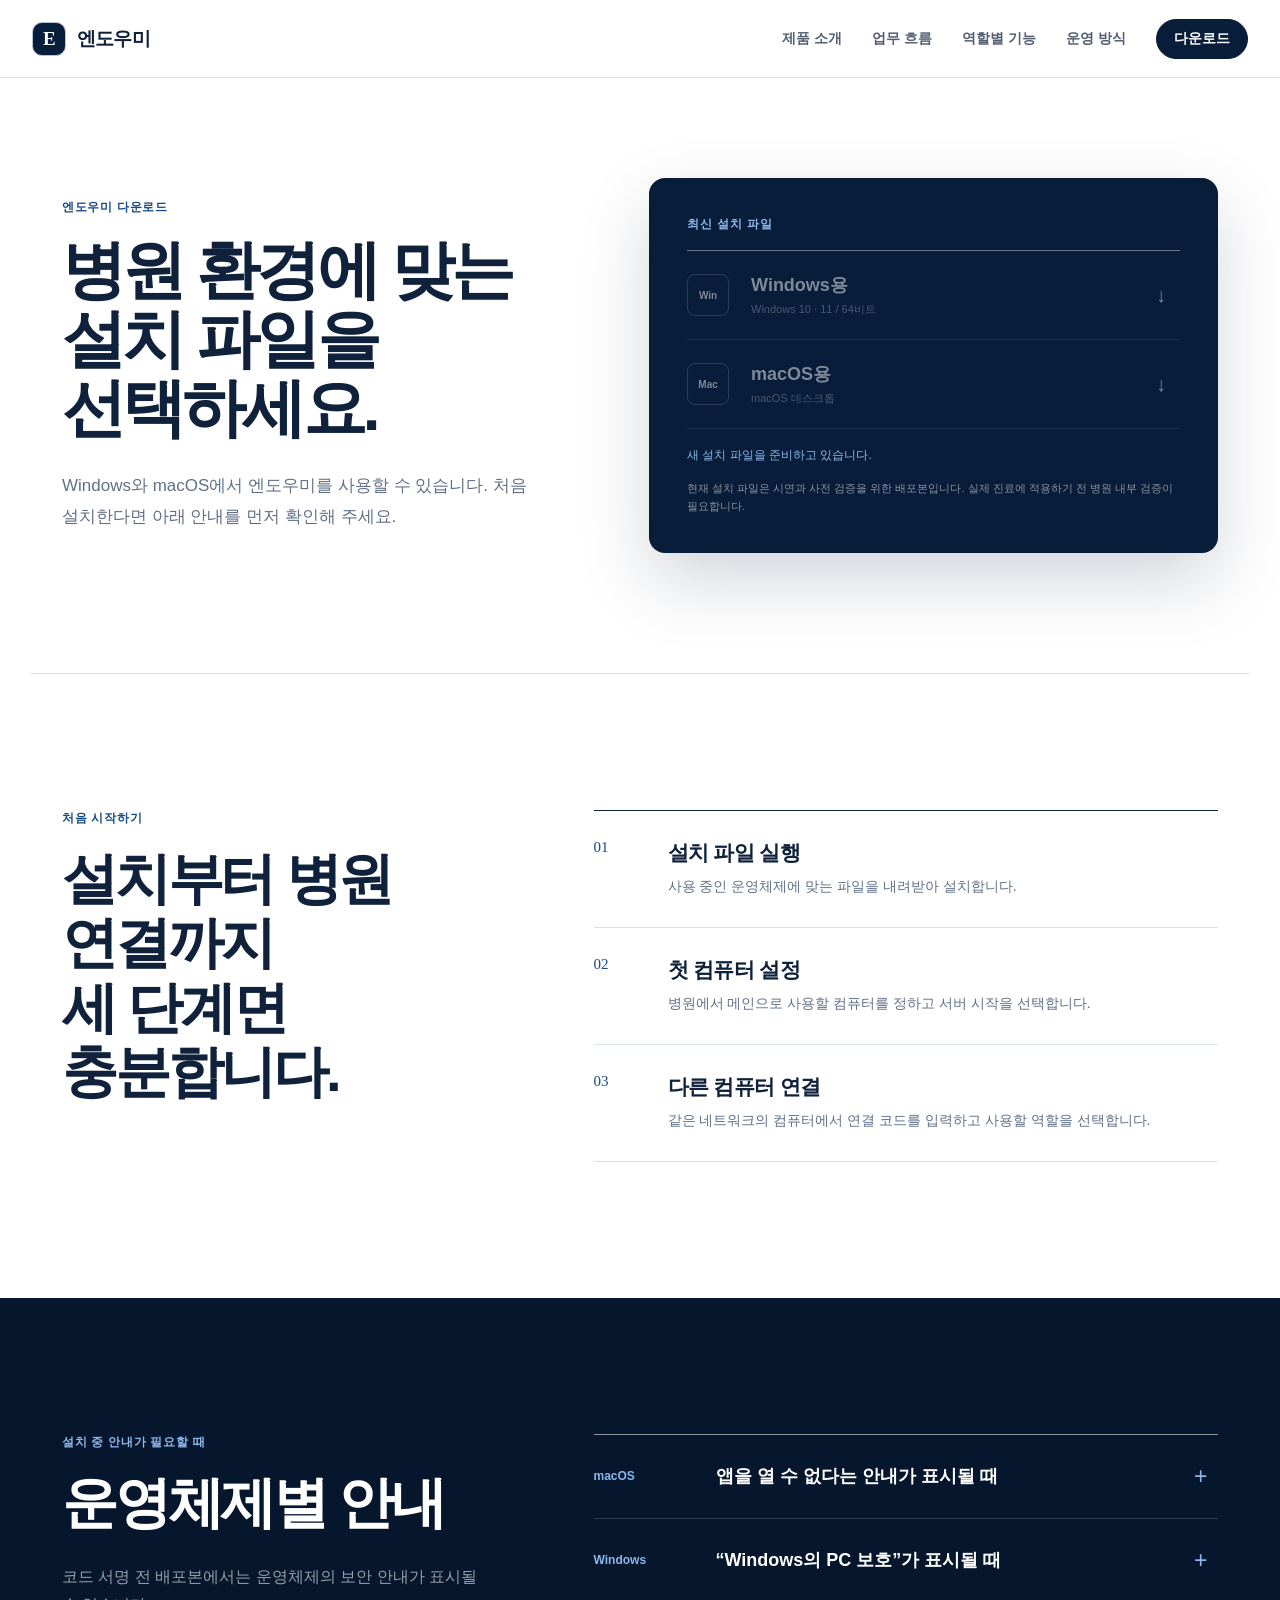
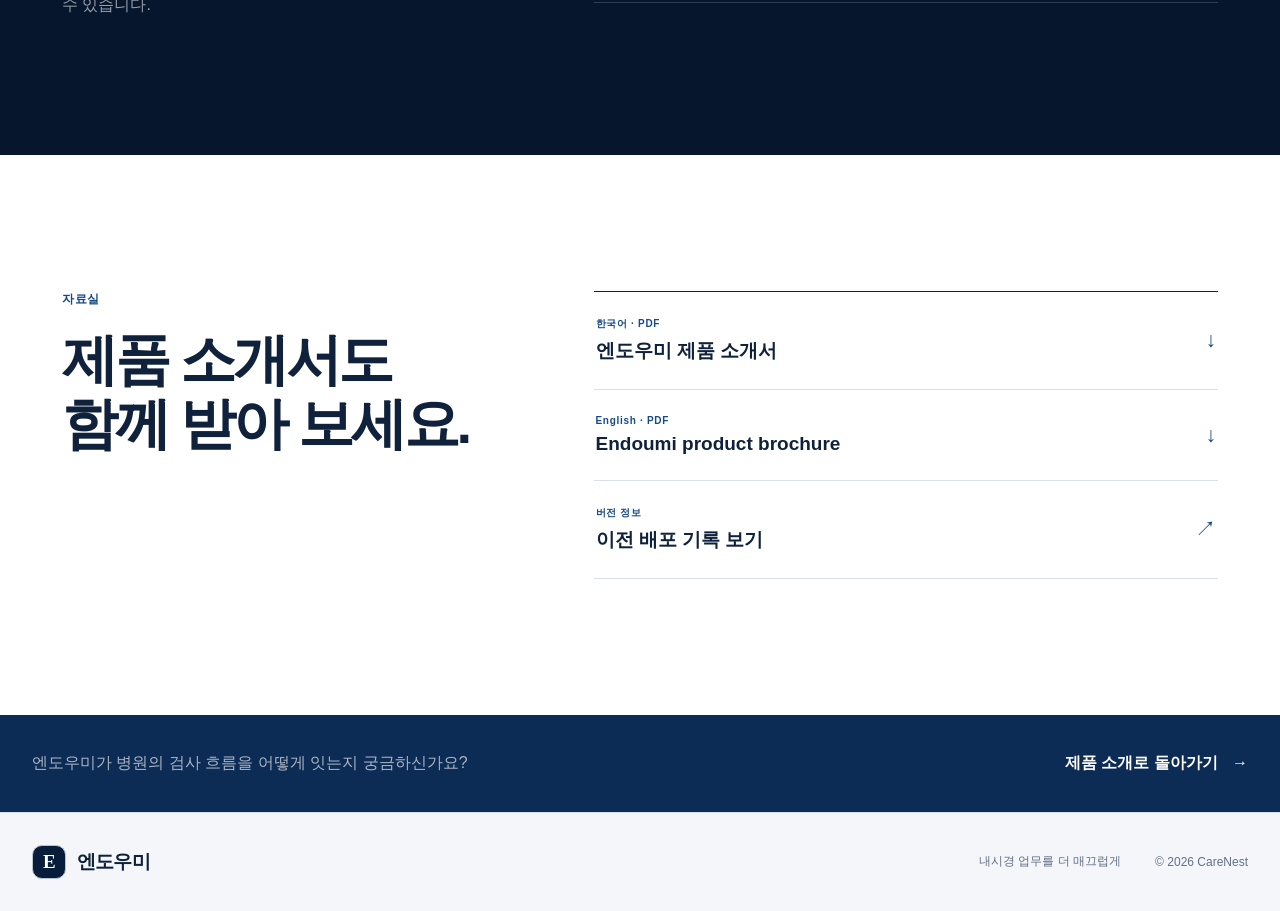
==== site/download.html @ d87ea39b "feat: redesign product website and download page" ====
<!doctype html>
<html lang="ko">
  <head>
    <meta charset="utf-8" />
    <meta name="viewport" content="width=device-width, initial-scale=1" />
    <meta name="description" content="Windows와 macOS용 엔도우미 설치 파일을 내려받고 설치 방법을 확인하세요." />
    <meta name="theme-color" content="#ffffff" />
    <title>다운로드 · 엔도우미</title>
    <link rel="icon" href="favicon.svg" type="image/svg+xml" />
    <link rel="stylesheet" href="styles.css" />
    <script src="app.js" defer></script>
  </head>
  <body class="download-page">
    <header class="site-header site-header-light" aria-label="주요 메뉴">
      <a class="brand" href="index.html" aria-label="엔도우미 홈"><span class="brand-mark" aria-hidden="true">E</span><span class="brand-name">엔도우미</span></a>
      <button class="menu-toggle" type="button" aria-expanded="false" aria-controls="primary-nav"><span class="sr-only">메뉴 열기</span><span aria-hidden="true"></span><span aria-hidden="true"></span></button>
      <nav id="primary-nav" aria-label="주요 메뉴">
        <a href="index.html#overview">제품 소개</a><a href="index.html#workflow">업무 흐름</a><a href="index.html#roles">역할별 기능</a><a href="index.html#operation">운영 방식</a><a class="nav-download active" href="download.html" aria-current="page">다운로드</a>
      </nav>
    </header>

    <main>
      <section class="download-hero">
        <div class="download-heading reveal">
          <p class="eyebrow dark">엔도우미 다운로드</p>
          <h1>병원 환경에 맞는<br />설치 파일을 선택하세요.</h1>
          <p>Windows와 macOS에서 엔도우미를 사용할 수 있습니다. 처음 설치한다면 아래 안내를 먼저 확인해 주세요.</p>
        </div>
        <div class="release-panel reveal">
          <p class="release-label">최신 설치 파일</p>
          <div class="release-actions">
            <a class="platform-download" id="windows-download" href="https://github.com/josh-yun/endoumi-download/releases">
              <span class="platform-icon" aria-hidden="true">Win</span><span><strong>Windows용</strong><small>Windows 10 · 11 / 64비트</small></span><span class="download-arrow" aria-hidden="true">↓</span>
            </a>
            <a class="platform-download" id="macos-download" href="https://github.com/josh-yun/endoumi-download/releases">
              <span class="platform-icon" aria-hidden="true">Mac</span><span><strong>macOS용</strong><small>macOS 데스크톱</small></span><span class="download-arrow" aria-hidden="true">↓</span>
            </a>
          </div>
          <p class="release-status" id="release-status" role="status">최신 버전을 확인하고 있습니다.</p>
          <p class="release-note">현재 설치 파일은 시연과 사전 검증을 위한 배포본입니다. 실제 진료에 적용하기 전 병원 내부 검증이 필요합니다.</p>
        </div>
      </section>

      <section class="quick-start section">
        <div class="section-intro reveal"><p class="eyebrow dark">처음 시작하기</p><h2>설치부터 병원 연결까지<br />세 단계면 충분합니다.</h2></div>
        <ol class="quick-start-list">
          <li class="reveal"><span>01</span><div><h3>설치 파일 실행</h3><p>사용 중인 운영체제에 맞는 파일을 내려받아 설치합니다.</p></div></li>
          <li class="reveal"><span>02</span><div><h3>첫 컴퓨터 설정</h3><p>병원에서 메인으로 사용할 컴퓨터를 정하고 서버 시작을 선택합니다.</p></div></li>
          <li class="reveal"><span>03</span><div><h3>다른 컴퓨터 연결</h3><p>같은 네트워크의 컴퓨터에서 연결 코드를 입력하고 사용할 역할을 선택합니다.</p></div></li>
        </ol>
      </section>

      <section class="install-help">
        <div class="section install-help-inner">
          <div class="section-intro light reveal"><p class="eyebrow">설치 중 안내가 필요할 때</p><h2>운영체제별 안내</h2><p class="section-description">코드 서명 전 배포본에서는 운영체제의 보안 안내가 표시될 수 있습니다.</p></div>
          <div class="help-list reveal">
            <details>
              <summary><span>macOS</span><strong>앱을 열 수 없다는 안내가 표시될 때</strong></summary>
              <div class="help-content"><ol><li>DMG에서 <strong>Endoumi</strong>를 <strong>응용 프로그램</strong> 폴더로 옮긴 뒤 DMG 창을 닫습니다.</li><li><strong>Finder → 응용 프로그램 → Endoumi</strong>를 열고, 경고가 표시되면 <strong>완료</strong>를 누릅니다.</li><li><strong>시스템 설정 → 개인정보 보호 및 보안</strong>의 보안 영역에서 <strong>그래도 열기</strong>를 선택합니다.</li><li>확인 창에서 앱 이름을 확인한 뒤 <strong>열기</strong>를 누릅니다.</li></ol><p>설정에 엔도우미가 보이지 않으면 응용 프로그램 폴더에서 앱을 다시 열어 경고를 띄운 직후 확인하세요. <a href="https://support.apple.com/ko-kr/102445" target="_blank" rel="noreferrer">Apple 공식 안내</a></p></div>
            </details>
            <details>
              <summary><span>Windows</span><strong>“Windows의 PC 보호”가 표시될 때</strong></summary>
              <div class="help-content"><ol><li>경고 창에서 <strong>추가 정보</strong>를 선택합니다.</li><li>파일 이름이 엔도우미 설치 파일인지 확인한 뒤 <strong>실행</strong>을 누릅니다.</li><li>실행 버튼이 없다면 병원 보안 정책에서 차단한 상태일 수 있으므로 전산 담당자에게 설치 허용을 요청합니다.</li></ol><p>설치를 위해 Windows 보안 기능 전체를 끄지는 마세요. <a href="https://learn.microsoft.com/ko-kr/windows/apps/package-and-deploy/smartscreen-reputation" target="_blank" rel="noreferrer">Microsoft 공식 안내</a></p></div>
            </details>
          </div>
        </div>
      </section>

      <section class="download-resources section">
        <div class="section-intro reveal"><p class="eyebrow dark">자료실</p><h2>제품 소개서도<br />함께 받아 보세요.</h2></div>
        <div class="resource-links reveal">
          <a href="downloads/Endoumi-Brochure-KO-A4.pdf" download><span><small>한국어 · PDF</small><strong>엔도우미 제품 소개서</strong></span><span aria-hidden="true">↓</span></a>
          <a href="downloads/Endoumi-Brochure-EN-A4.pdf" download><span><small>English · PDF</small><strong>Endoumi product brochure</strong></span><span aria-hidden="true">↓</span></a>
          <a href="https://github.com/josh-yun/endoumi-download/releases"><span><small>버전 정보</small><strong>이전 배포 기록 보기</strong></span><span aria-hidden="true">↗</span></a>
        </div>
      </section>

      <section class="download-back"><p>엔도우미가 병원의 검사 흐름을 어떻게 잇는지 궁금하신가요?</p><a href="index.html">제품 소개로 돌아가기 <span aria-hidden="true">→</span></a></section>
    </main>

    <footer>
      <a class="brand footer-brand" href="index.html"><span class="brand-mark" aria-hidden="true">E</span><span class="brand-name">엔도우미</span></a>
      <p>내시경 업무를 더 매끄럽게</p><p>© 2026 CareNest</p>
    </footer>
  </body>
</html>
---- site/styles.css ----
:root {
  color-scheme: light;
  --navy-950: #06162d;
  --navy-900: #081d39;
  --navy-850: #0a2446;
  --navy-800: #0c2b55;
  --navy-700: #174b86;
  --blue-500: #367bc4;
  --blue-300: #8db8ec;
  --blue-100: #e7f0fb;
  --paper: #f4f6f9;
  --paper-warm: #f8f7f4;
  --white: #ffffff;
  --ink: #10223b;
  --muted: #617087;
  --line: #d9e0e9;
  --max: 1220px;
  --header-height: 78px;
}

* {
  box-sizing: border-box;
}

html {
  scroll-padding-top: calc(var(--header-height) + 24px);
}

body {
  margin: 0;
  color: var(--ink);
  background: var(--paper);
  font-family: -apple-system, BlinkMacSystemFont, "Segoe UI", "Apple SD Gothic Neo", "Noto Sans KR", sans-serif;
  word-break: keep-all;
  -webkit-font-smoothing: antialiased;
}

a {
  color: inherit;
  text-decoration: none;
}

button,
summary {
  font: inherit;
}

img {
  display: block;
  max-width: 100%;
}

h1,
h2,
h3,
p {
  margin-top: 0;
}

.sr-only {
  position: absolute;
  width: 1px;
  height: 1px;
  padding: 0;
  margin: -1px;
  overflow: hidden;
  clip: rect(0, 0, 0, 0);
  white-space: nowrap;
  border: 0;
}

.site-header {
  position: absolute;
  z-index: 30;
  top: 0;
  left: 50%;
  width: min(100%, calc(var(--max) + 64px));
  height: var(--header-height);
  display: flex;
  align-items: center;
  justify-content: space-between;
  padding: 0 32px;
  transform: translateX(-50%);
}

.site-header-dark {
  color: var(--white);
}

.site-header-light {
  color: var(--ink);
}

.brand {
  display: inline-flex;
  align-items: center;
  gap: 11px;
  font-size: 19px;
  font-weight: 850;
  letter-spacing: -0.04em;
}

.brand-mark {
  display: grid;
  width: 34px;
  height: 34px;
  place-items: center;
  border: 1px solid rgba(255, 255, 255, 0.46);
  border-radius: 10px;
  font-family: Georgia, serif;
  font-size: 19px;
  font-weight: 700;
}

.site-header-light .brand-mark,
.footer-brand .brand-mark {
  border-color: #b7c4d5;
  color: var(--white);
  background: var(--navy-900);
}

nav {
  display: flex;
  align-items: center;
  gap: 30px;
  font-size: 14px;
  font-weight: 680;
}

nav a {
  position: relative;
  padding: 8px 0;
  opacity: 0.72;
  transition: opacity 180ms ease;
}

nav a:hover,
nav a:focus-visible,
nav a.active {
  opacity: 1;
}

.nav-download {
  padding: 10px 17px;
  border: 1px solid currentColor;
  border-radius: 999px;
  opacity: 1;
}

.site-header-dark .nav-download {
  border-color: rgba(255, 255, 255, 0.4);
}

.site-header-light .nav-download {
  color: var(--white);
  border-color: var(--navy-900);
  background: var(--navy-900);
}

.menu-toggle {
  display: none;
}

.eyebrow {
  margin-bottom: 20px;
  color: var(--blue-300);
  font-size: 12px;
  font-weight: 800;
  letter-spacing: 0.06em;
}

.eyebrow.dark {
  color: var(--navy-700);
}

.section {
  max-width: var(--max);
  margin: 0 auto;
  padding: 136px 32px;
}

.section-intro h2,
.report-copy h2,
.brochure-inner h2,
.final-cta h2 {
  margin-bottom: 0;
  font-size: clamp(40px, 4.4vw, 64px);
  line-height: 1.14;
  letter-spacing: -0.057em;
}

.section-intro.light {
  color: var(--white);
}

.lead-copy {
  margin-bottom: 0;
  color: #34455c;
  font-size: clamp(18px, 1.7vw, 22px);
  line-height: 1.8;
  letter-spacing: -0.02em;
}

.button {
  display: inline-flex;
  min-height: 50px;
  align-items: center;
  justify-content: center;
  padding: 0 22px;
  border: 1px solid transparent;
  border-radius: 10px;
  font-size: 14px;
  font-weight: 780;
  transition: transform 180ms ease, background-color 180ms ease, border-color 180ms ease;
}

.button:hover,
.button:focus-visible {
  transform: translateY(-2px);
}

.button-light {
  color: var(--navy-950);
  background: var(--white);
}

.button-ghost {
  color: var(--white);
  border-color: rgba(255, 255, 255, 0.36);
  background: rgba(255, 255, 255, 0.04);
}

.button-ghost:hover,
.button-ghost:focus-visible {
  border-color: rgba(255, 255, 255, 0.72);
  background: rgba(255, 255, 255, 0.09);
}

.button-navy {
  color: var(--white);
  background: var(--navy-900);
}

/* Home */

.hero {
  position: relative;
  min-height: 780px;
  overflow: hidden;
  display: grid;
  grid-template-columns: minmax(460px, 0.92fr) minmax(570px, 1.08fr);
  align-items: center;
  gap: 5vw;
  padding: calc(var(--header-height) + 65px) max(32px, calc((100vw - var(--max)) / 2)) 90px;
  color: var(--white);
  background: var(--navy-950);
}

.hero::after {
  position: absolute;
  right: -10vw;
  bottom: -26vw;
  width: 58vw;
  height: 58vw;
  border: 1px solid rgba(141, 184, 236, 0.12);
  border-radius: 50%;
  content: "";
}

.hero-pattern {
  position: absolute;
  top: 18%;
  bottom: 18%;
  left: max(32px, calc((100vw - var(--max)) / 2));
  width: 34%;
  border-top: 1px solid rgba(255, 255, 255, 0.05);
  border-bottom: 1px solid rgba(255, 255, 255, 0.05);
  pointer-events: none;
}

.hero-copy {
  position: relative;
  z-index: 2;
  max-width: 600px;
}

.hero h1 {
  max-width: 680px;
  margin-bottom: 30px;
  font-size: clamp(52px, 5vw, 74px);
  line-height: 1.06;
  letter-spacing: -0.064em;
}

.hero-description {
  margin-bottom: 36px;
  color: rgba(255, 255, 255, 0.7);
  font-size: 17px;
  line-height: 1.82;
}

.hero-actions {
  display: flex;
  gap: 12px;
}

.hero-product {
  position: relative;
  z-index: 2;
  width: min(850px, 62vw);
  margin-right: -15vw;
  transform: perspective(1600px) rotateY(-5deg) rotateX(1deg);
  transform-origin: center left;
}

.product-window {
  overflow: hidden;
  border: 1px solid rgba(255, 255, 255, 0.2);
  border-radius: 17px;
  background: var(--white);
  box-shadow: 0 50px 110px rgba(0, 3, 12, 0.56);
}

.window-bar {
  position: relative;
  display: flex;
  height: 38px;
  align-items: center;
  gap: 7px;
  padding: 0 14px;
  border-bottom: 1px solid #e4e9ef;
  background: #f8fafc;
}

.window-bar > span {
  width: 8px;
  height: 8px;
  border-radius: 50%;
  background: #c9d2de;
}

.window-bar strong {
  position: absolute;
  left: 50%;
  color: #64748b;
  font-size: 10px;
  transform: translateX(-50%);
}

.product-note {
  position: absolute;
  display: flex;
  align-items: center;
  gap: 9px;
  padding: 13px 16px;
  border: 1px solid rgba(255, 255, 255, 0.2);
  border-radius: 9px;
  color: var(--white);
  background: var(--navy-800);
  box-shadow: 0 18px 45px rgba(0, 5, 18, 0.32);
  font-size: 12px;
  font-weight: 720;
}

.note-recording {
  top: -28px;
  left: 12%;
}

.note-report {
  right: 9%;
  bottom: -24px;
  color: var(--navy-950);
  background: var(--white);
}

.pulse-dot {
  width: 8px;
  height: 8px;
  border-radius: 50%;
  background: #ef6d74;
  box-shadow: 0 0 0 4px rgba(239, 109, 116, 0.16);
}

.proof-strip {
  display: grid;
  grid-template-columns: repeat(3, 1fr);
  max-width: var(--max);
  margin: 0 auto;
  padding: 0 32px;
  border-bottom: 1px solid var(--line);
}

.proof-strip > div {
  display: grid;
  grid-template-columns: 40px 1fr;
  gap: 10px;
  padding: 34px 26px;
  border-right: 1px solid var(--line);
}

.proof-strip > div:first-child {
  padding-left: 0;
}

.proof-strip > div:last-child {
  padding-right: 0;
  border-right: 0;
}

.proof-strip span {
  color: var(--navy-700);
  font-family: Georgia, serif;
  font-size: 13px;
}

.proof-strip p {
  margin: 0;
  color: var(--muted);
  font-size: 13px;
  line-height: 1.65;
}

.proof-strip strong {
  display: block;
  margin-bottom: 3px;
  color: var(--ink);
  font-size: 15px;
}

.overview {
  display: grid;
  grid-template-columns: 0.85fr 1.15fr;
  gap: 9vw;
}

.overview .section-intro {
  position: sticky;
  top: 100px;
  align-self: start;
}

.overview-copy .lead-copy {
  padding-bottom: 52px;
}

.feature-lines {
  border-top: 1px solid var(--ink);
}

.feature-lines article {
  display: grid;
  grid-template-columns: 46px 0.72fr 1.28fr;
  gap: 18px;
  padding: 30px 0;
  border-bottom: 1px solid var(--line);
}

.feature-lines article > span,
.role-index {
  color: var(--navy-700);
  font-family: Georgia, serif;
  font-size: 14px;
}

.feature-lines h3 {
  margin-bottom: 0;
  font-size: 19px;
  line-height: 1.45;
  letter-spacing: -0.025em;
}

.feature-lines p {
  margin-bottom: 0;
  color: var(--muted);
  font-size: 14px;
  line-height: 1.75;
}

.workflow-section {
  color: var(--white);
  background: var(--navy-900);
}

.workflow-inner {
  display: grid;
  grid-template-columns: 0.8fr 1.2fr;
  gap: 9vw;
}

.workflow-inner .section-intro {
  align-self: start;
}

.workflow-list {
  margin: 0;
  padding: 0;
  border-top: 1px solid rgba(255, 255, 255, 0.6);
  list-style: none;
}

.workflow-list li {
  display: grid;
  grid-template-columns: 58px 1fr;
  gap: 18px;
  padding: 31px 0;
  border-bottom: 1px solid rgba(255, 255, 255, 0.16);
}

.step-number {
  color: var(--blue-300);
  font-family: Georgia, serif;
  font-size: 16px;
}

.step-role {
  margin-bottom: 8px;
  color: var(--blue-300);
  font-size: 11px;
  font-weight: 800;
  letter-spacing: 0.1em;
}

.workflow-list h3 {
  margin-bottom: 9px;
  font-size: 23px;
  letter-spacing: -0.035em;
}

.workflow-list li div > p:last-child {
  margin-bottom: 0;
  color: rgba(255, 255, 255, 0.62);
  font-size: 14px;
  line-height: 1.75;
}

.roles .section-intro {
  display: grid;
  grid-template-columns: 0.72fr 1.28fr;
  margin-bottom: 80px;
}

.roles .section-intro .eyebrow {
  grid-row: 1;
}

.roles .section-intro h2 {
  grid-column: 2;
  grid-row: 1 / span 2;
}

.role-list {
  border-top: 1px solid var(--ink);
}

.role-item {
  display: grid;
  grid-template-columns: 0.16fr 0.55fr 0.9fr;
  gap: 28px;
  align-items: start;
  padding: 33px 0;
  border-bottom: 1px solid var(--line);
}

.role-label {
  margin-bottom: 6px;
  color: var(--navy-700);
  font-size: 12px;
  font-weight: 800;
}

.role-item h3 {
  margin-bottom: 0;
  font-size: 23px;
  letter-spacing: -0.035em;
}

.role-item > p {
  margin-bottom: 0;
  color: var(--muted);
  line-height: 1.75;
}

.report-section {
  display: grid;
  grid-template-columns: 1.2fr 0.8fr;
  align-items: center;
  gap: 7vw;
  overflow: hidden;
  padding: 120px max(32px, calc((100vw - var(--max)) / 2));
  color: var(--white);
  background: var(--navy-950);
}

.report-frame {
  width: min(840px, 61vw);
  margin-left: -15vw;
  overflow: hidden;
  border: 1px solid rgba(255, 255, 255, 0.16);
  border-radius: 15px;
  box-shadow: 0 40px 100px rgba(0, 3, 14, 0.45);
}

.report-copy {
  max-width: 520px;
}

.report-copy h2 {
  margin-bottom: 28px;
}

.report-copy > p:not(.eyebrow) {
  margin-bottom: 30px;
  color: rgba(255, 255, 255, 0.64);
  line-height: 1.85;
}

.check-list {
  display: grid;
  gap: 12px;
  margin: 0;
  padding: 0;
  list-style: none;
}

.check-list li {
  position: relative;
  padding-left: 24px;
  color: rgba(255, 255, 255, 0.82);
  font-size: 14px;
}

.check-list li::before {
  position: absolute;
  top: 0.4em;
  left: 0;
  width: 8px;
  height: 8px;
  border: 2px solid var(--blue-300);
  border-radius: 50%;
  content: "";
}

.operation {
  display: grid;
  grid-template-columns: 0.78fr 1.22fr;
  gap: 8vw;
}

.operation-content > .lead-copy {
  margin-bottom: 55px;
}

.operation-diagram {
  display: grid;
  grid-template-columns: 1fr 52px 1.12fr 52px 1fr;
  align-items: center;
  margin-bottom: 46px;
}

.operation-diagram > div {
  min-height: 118px;
  display: flex;
  flex-direction: column;
  justify-content: center;
  padding: 20px;
  border: 1px solid var(--line);
  text-align: center;
}

.operation-diagram > div.diagram-main {
  color: var(--white);
  border-color: var(--navy-900);
  background: var(--navy-900);
}

.operation-diagram span:not(.diagram-line) {
  margin-bottom: 7px;
  color: var(--navy-700);
  font-size: 11px;
  font-weight: 800;
}

.operation-diagram .diagram-main span {
  color: var(--blue-300);
}

.operation-diagram strong {
  font-size: 14px;
  line-height: 1.45;
}

.diagram-line {
  height: 1px;
  background: #9baabd;
}

.operation-points {
  border-top: 1px solid var(--ink);
}

.operation-points p {
  display: grid;
  grid-template-columns: 0.72fr 1.28fr;
  gap: 20px;
  margin: 0;
  padding: 22px 0;
  border-bottom: 1px solid var(--line);
}

.operation-points strong {
  font-size: 15px;
}

.operation-points span {
  color: var(--muted);
  font-size: 13px;
  line-height: 1.65;
}

.brochure-band {
  color: var(--white);
  background: var(--navy-800);
}

.brochure-inner {
  display: flex;
  max-width: var(--max);
  align-items: flex-end;
  justify-content: space-between;
  gap: 80px;
  margin: 0 auto;
  padding: 94px 32px;
}

.brochure-inner h2 {
  margin-bottom: 18px;
  font-size: clamp(34px, 3.7vw, 52px);
}

.brochure-inner > div > p:last-child {
  margin-bottom: 0;
  color: rgba(255, 255, 255, 0.64);
}

.brochure-actions {
  min-width: 340px;
  border-top: 1px solid rgba(255, 255, 255, 0.55);
}

.brochure-actions a {
  display: flex;
  align-items: center;
  justify-content: space-between;
  gap: 25px;
  padding: 18px 2px;
  border-bottom: 1px solid rgba(255, 255, 255, 0.18);
  font-size: 14px;
  font-weight: 720;
}

.brochure-actions a span {
  color: var(--blue-300);
  font-size: 10px;
  letter-spacing: 0.08em;
}

.final-cta {
  display: grid;
  grid-template-columns: 1fr 0.7fr;
  align-items: end;
  gap: 9vw;
}

.final-copy p {
  margin-bottom: 26px;
  color: var(--muted);
  line-height: 1.75;
}

/* Download */

.download-page {
  background: var(--white);
}

.download-page .site-header {
  position: relative;
  left: auto;
  border-bottom: 1px solid var(--line);
  transform: none;
}

.download-hero {
  display: grid;
  grid-template-columns: 0.92fr 1.08fr;
  gap: 8vw;
  max-width: var(--max);
  align-items: center;
  margin: 0 auto;
  padding: 100px 32px 120px;
}

.download-heading h1 {
  margin-bottom: 28px;
  font-size: clamp(48px, 5vw, 70px);
  line-height: 1.08;
  letter-spacing: -0.06em;
}

.download-heading > p:last-child {
  max-width: 530px;
  margin-bottom: 0;
  color: var(--muted);
  font-size: 17px;
  line-height: 1.8;
}

.release-panel {
  padding: 38px;
  color: var(--white);
  border-radius: 16px;
  background: var(--navy-900);
  box-shadow: 0 28px 70px rgba(8, 29, 57, 0.18);
}

.release-label {
  margin-bottom: 17px;
  color: var(--blue-300);
  font-size: 12px;
  font-weight: 800;
  letter-spacing: 0.08em;
}

.release-actions {
  border-top: 1px solid rgba(255, 255, 255, 0.4);
}

.platform-download {
  display: grid;
  grid-template-columns: 48px 1fr 24px;
  gap: 16px;
  align-items: center;
  padding: 22px 0;
  border-bottom: 1px solid rgba(255, 255, 255, 0.16);
  transition: padding 180ms ease, color 180ms ease;
}

.platform-download:hover,
.platform-download:focus-visible {
  padding-right: 8px;
  padding-left: 8px;
  color: var(--blue-300);
}

.platform-download.recommended {
  color: var(--blue-300);
}

.platform-download[aria-disabled="true"] {
  cursor: not-allowed;
  opacity: 0.48;
}

.platform-icon {
  display: grid;
  width: 42px;
  height: 42px;
  place-items: center;
  border: 1px solid rgba(255, 255, 255, 0.3);
  border-radius: 8px;
  font-size: 10px;
  font-weight: 800;
}

.platform-download strong,
.platform-download small {
  display: block;
}

.platform-download strong {
  margin-bottom: 5px;
  font-size: 18px;
}

.platform-download small {
  color: rgba(255, 255, 255, 0.55);
  font-size: 11px;
}

.download-arrow {
  font-size: 20px;
}

.release-status {
  min-height: 20px;
  margin: 18px 0 0;
  color: var(--blue-300);
  font-size: 12px;
}

.release-note {
  margin: 12px 0 0;
  color: rgba(255, 255, 255, 0.52);
  font-size: 11px;
  line-height: 1.65;
}

.quick-start {
  display: grid;
  grid-template-columns: 0.8fr 1.2fr;
  gap: 9vw;
  border-top: 1px solid var(--line);
}

.quick-start-list {
  margin: 0;
  padding: 0;
  border-top: 1px solid var(--ink);
  list-style: none;
}

.quick-start-list li {
  display: grid;
  grid-template-columns: 58px 1fr;
  gap: 16px;
  padding: 28px 0;
  border-bottom: 1px solid var(--line);
}

.quick-start-list > li > span {
  color: var(--navy-700);
  font-family: Georgia, serif;
  font-size: 15px;
}

.quick-start-list h3 {
  margin-bottom: 8px;
  font-size: 21px;
  letter-spacing: -0.03em;
}

.quick-start-list p {
  margin-bottom: 0;
  color: var(--muted);
  font-size: 14px;
  line-height: 1.7;
}

.install-help {
  color: var(--white);
  background: var(--navy-950);
}

.install-help-inner {
  display: grid;
  grid-template-columns: 0.8fr 1.2fr;
  gap: 9vw;
}

.section-description {
  max-width: 430px;
  margin: 28px 0 0;
  color: rgba(255, 255, 255, 0.58);
  line-height: 1.75;
}

.help-list {
  border-top: 1px solid rgba(255, 255, 255, 0.55);
}

.help-list details {
  border-bottom: 1px solid rgba(255, 255, 255, 0.17);
}

.help-list summary {
  position: relative;
  display: grid;
  grid-template-columns: 100px 1fr 24px;
  gap: 22px;
  align-items: center;
  padding: 28px 0;
  cursor: pointer;
  list-style: none;
}

.help-list summary::-webkit-details-marker {
  display: none;
}

.help-list summary::after {
  content: "+";
  color: var(--blue-300);
  font-size: 23px;
  font-weight: 300;
}

.help-list details[open] summary::after {
  content: "−";
}

.help-list summary > span {
  color: var(--blue-300);
  font-size: 12px;
  font-weight: 800;
}

.help-list summary > strong {
  font-size: 18px;
}

.help-content {
  padding: 0 24px 30px 122px;
  color: rgba(255, 255, 255, 0.7);
  font-size: 14px;
  line-height: 1.75;
}

.help-content ol {
  display: grid;
  gap: 8px;
  margin: 0 0 20px;
  padding-left: 20px;
}

.help-content p {
  margin-bottom: 0;
}

.help-content a {
  margin-left: 4px;
  color: var(--blue-300);
  font-weight: 700;
  text-decoration: underline;
  text-underline-offset: 4px;
}

.download-resources {
  display: grid;
  grid-template-columns: 0.8fr 1.2fr;
  gap: 9vw;
}

.resource-links {
  border-top: 1px solid var(--ink);
}

.resource-links a {
  display: flex;
  align-items: center;
  justify-content: space-between;
  gap: 28px;
  padding: 25px 2px;
  border-bottom: 1px solid var(--line);
}

.resource-links small,
.resource-links strong {
  display: block;
}

.resource-links small {
  margin-bottom: 7px;
  color: var(--navy-700);
  font-size: 10px;
  font-weight: 800;
  letter-spacing: 0.07em;
}

.resource-links strong {
  font-size: 19px;
}

.resource-links a > span:last-child {
  color: var(--navy-700);
  font-size: 21px;
  transition: transform 180ms ease;
}

.resource-links a:hover > span:last-child,
.resource-links a:focus-visible > span:last-child {
  transform: translateY(4px);
}

.download-back {
  display: flex;
  align-items: center;
  justify-content: space-between;
  gap: 30px;
  padding: 38px max(32px, calc((100vw - var(--max)) / 2));
  color: var(--white);
  background: var(--navy-800);
}

.download-back p {
  margin-bottom: 0;
  color: rgba(255, 255, 255, 0.65);
}

.download-back a {
  font-weight: 750;
}

.download-back a span {
  margin-left: 10px;
}

footer {
  display: grid;
  grid-template-columns: 1fr auto auto;
  align-items: center;
  gap: 34px;
  padding: 32px max(32px, calc((100vw - var(--max)) / 2));
  border-top: 1px solid var(--line);
  color: var(--muted);
  background: var(--paper);
  font-size: 12px;
}

footer p {
  margin: 0;
}

.footer-brand {
  color: var(--ink);
}

/* Motion and focus */

:focus-visible {
  outline: 3px solid var(--blue-300);
  outline-offset: 4px;
}

.reveal {
  opacity: 1;
  transform: translateY(0);
}

@media (max-width: 1040px) {
  .hero {
    min-height: auto;
    grid-template-columns: 1fr;
    padding-top: 155px;
  }

  .hero-copy {
    max-width: 720px;
  }

  .hero-product {
    width: 104%;
    margin: 42px -12% -20% 8%;
  }

  .overview,
  .workflow-inner,
  .operation,
  .quick-start,
  .install-help-inner,
  .download-resources {
    grid-template-columns: 1fr;
    gap: 62px;
  }

  .overview .section-intro {
    position: static;
  }

  .report-section {
    grid-template-columns: 1fr;
  }

  .report-frame {
    width: 105%;
    margin: 0 0 0 -14%;
  }

  .report-copy {
    max-width: 720px;
  }

  .download-hero {
    grid-template-columns: 1fr;
    gap: 55px;
  }

  .release-panel {
    max-width: 720px;
  }
}

@media (max-width: 820px) {
  :root {
    --header-height: 68px;
  }

  .site-header {
    width: 100%;
    padding: 0 22px;
  }

  .menu-toggle {
    position: relative;
    z-index: 2;
    display: grid;
    width: 42px;
    height: 42px;
    place-content: center;
    gap: 6px;
    padding: 0;
    border: 0;
    color: inherit;
    background: transparent;
    cursor: pointer;
  }

  .menu-toggle > span:not(.sr-only) {
    width: 22px;
    height: 2px;
    background: currentColor;
    transition: transform 180ms ease;
  }

  .menu-toggle[aria-expanded="true"] > span:nth-child(2) {
    transform: translateY(4px) rotate(45deg);
  }

  .menu-toggle[aria-expanded="true"] > span:nth-child(3) {
    transform: translateY(-4px) rotate(-45deg);
  }

  nav {
    position: absolute;
    top: calc(var(--header-height) - 1px);
    left: 18px;
    right: 18px;
    display: none;
    align-items: stretch;
    flex-direction: column;
    gap: 0;
    padding: 12px 18px 18px;
    border: 1px solid var(--line);
    border-radius: 12px;
    color: var(--ink);
    background: var(--white);
    box-shadow: 0 20px 50px rgba(6, 22, 45, 0.2);
  }

  nav.is-open {
    display: flex;
  }

  nav a {
    padding: 13px 4px;
    border-bottom: 1px solid var(--line);
    opacity: 1;
  }

  nav .nav-download {
    margin-top: 10px;
    padding: 12px 15px;
    color: var(--white);
    border: 0;
    border-radius: 8px;
    background: var(--navy-900);
    text-align: center;
  }

  .proof-strip {
    grid-template-columns: 1fr;
  }

  .proof-strip > div,
  .proof-strip > div:first-child,
  .proof-strip > div:last-child {
    padding: 24px 0;
    border-right: 0;
    border-bottom: 1px solid var(--line);
  }

  .proof-strip > div:last-child {
    border-bottom: 0;
  }

  .roles .section-intro {
    display: block;
    margin-bottom: 54px;
  }

  .role-item {
    grid-template-columns: 50px 1fr;
  }

  .role-item > p {
    grid-column: 2;
  }

  .brochure-inner,
  .final-cta {
    display: grid;
    grid-template-columns: 1fr;
    align-items: start;
  }

  .brochure-actions {
    min-width: 0;
    width: 100%;
  }

  footer {
    grid-template-columns: 1fr;
    gap: 15px;
  }
}

@media (max-width: 600px) {
  .section {
    padding: 90px 20px;
  }

  .section-intro h2,
  .report-copy h2,
  .final-cta h2 {
    font-size: clamp(37px, 10.5vw, 48px);
  }

  .hero {
    min-height: 100svh;
    padding: 120px 20px 66px;
  }

  .hero h1 {
    font-size: clamp(45px, 13.2vw, 58px);
  }

  .hero-description br {
    display: none;
  }

  .hero-actions {
    display: grid;
  }

  .hero-product {
    width: 145%;
    margin: 34px -46% -3% 2%;
  }

  .product-note {
    display: none;
  }

  .proof-strip {
    padding: 0 20px;
  }

  .feature-lines article {
    grid-template-columns: 38px 1fr;
  }

  .feature-lines article p {
    grid-column: 2;
  }

  .workflow-list li {
    grid-template-columns: 46px 1fr;
  }

  .role-item {
    gap: 14px;
  }

  .role-item h3 {
    font-size: 20px;
  }

  .report-section {
    padding: 88px 20px;
  }

  .report-frame {
    width: 138%;
    margin-left: -32%;
  }

  .operation-diagram {
    grid-template-columns: 1fr;
  }

  .diagram-line {
    width: 1px;
    height: 24px;
    margin: 0 auto;
  }

  .operation-points p {
    grid-template-columns: 1fr;
    gap: 8px;
  }

  .brochure-inner {
    padding: 78px 20px;
  }

  .brochure-inner h2 {
    font-size: 35px;
  }

  .download-hero {
    padding: 82px 20px 90px;
  }

  .download-heading h1 {
    font-size: clamp(43px, 12vw, 56px);
  }

  .release-panel {
    padding: 26px 22px;
  }

  .platform-download {
    grid-template-columns: 42px 1fr 20px;
    gap: 12px;
  }

  .quick-start-list li {
    grid-template-columns: 46px 1fr;
  }

  .help-list summary {
    grid-template-columns: 1fr 24px;
    gap: 12px;
  }

  .help-list summary > span {
    grid-column: 1;
  }

  .help-list summary > strong {
    grid-column: 1;
  }

  .help-list summary::after {
    grid-column: 2;
    grid-row: 1 / span 2;
  }

  .help-content {
    padding: 0 4px 28px;
  }

  .download-back {
    align-items: flex-start;
    flex-direction: column;
    padding: 32px 20px;
  }

  footer {
    padding: 30px 20px;
  }

}

@media (prefers-reduced-motion: reduce) {
  .button,
  nav a,
  .platform-download,
  .menu-toggle > span:not(.sr-only) {
    transition: none;
  }
}
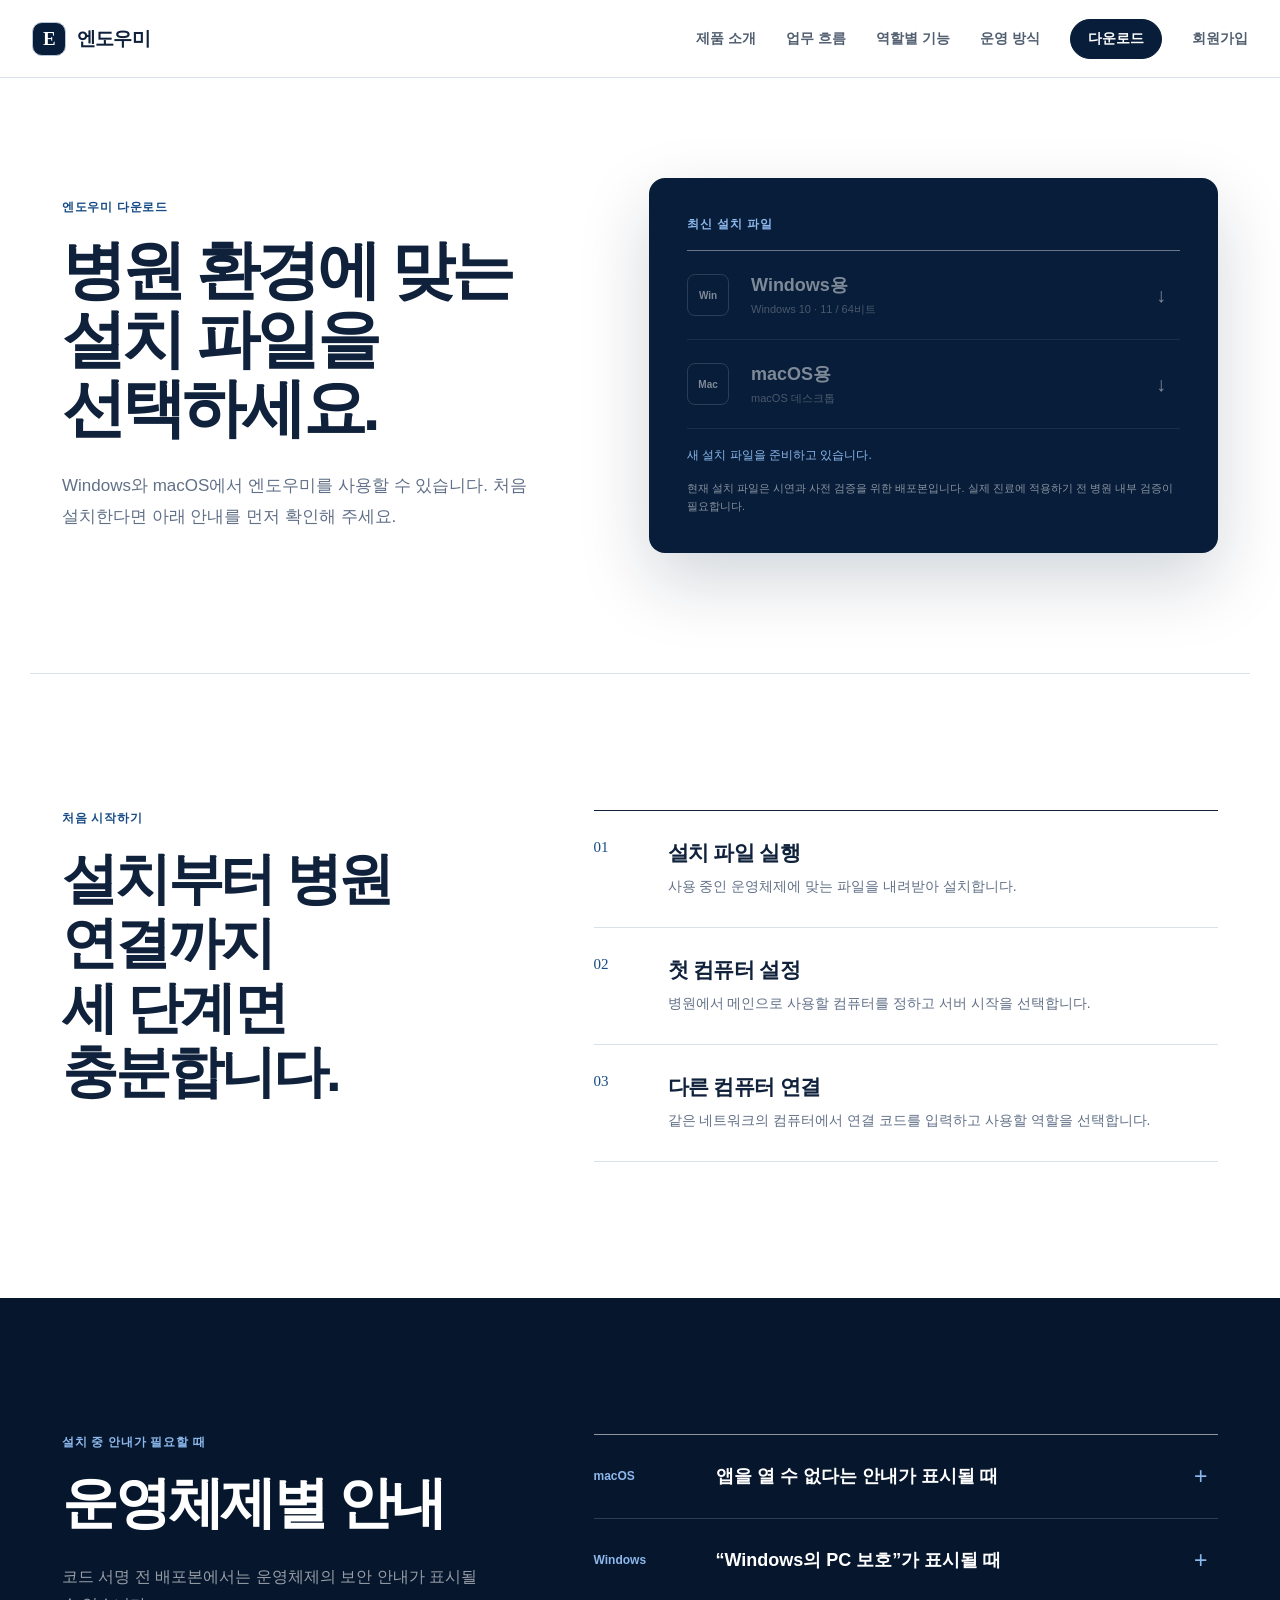
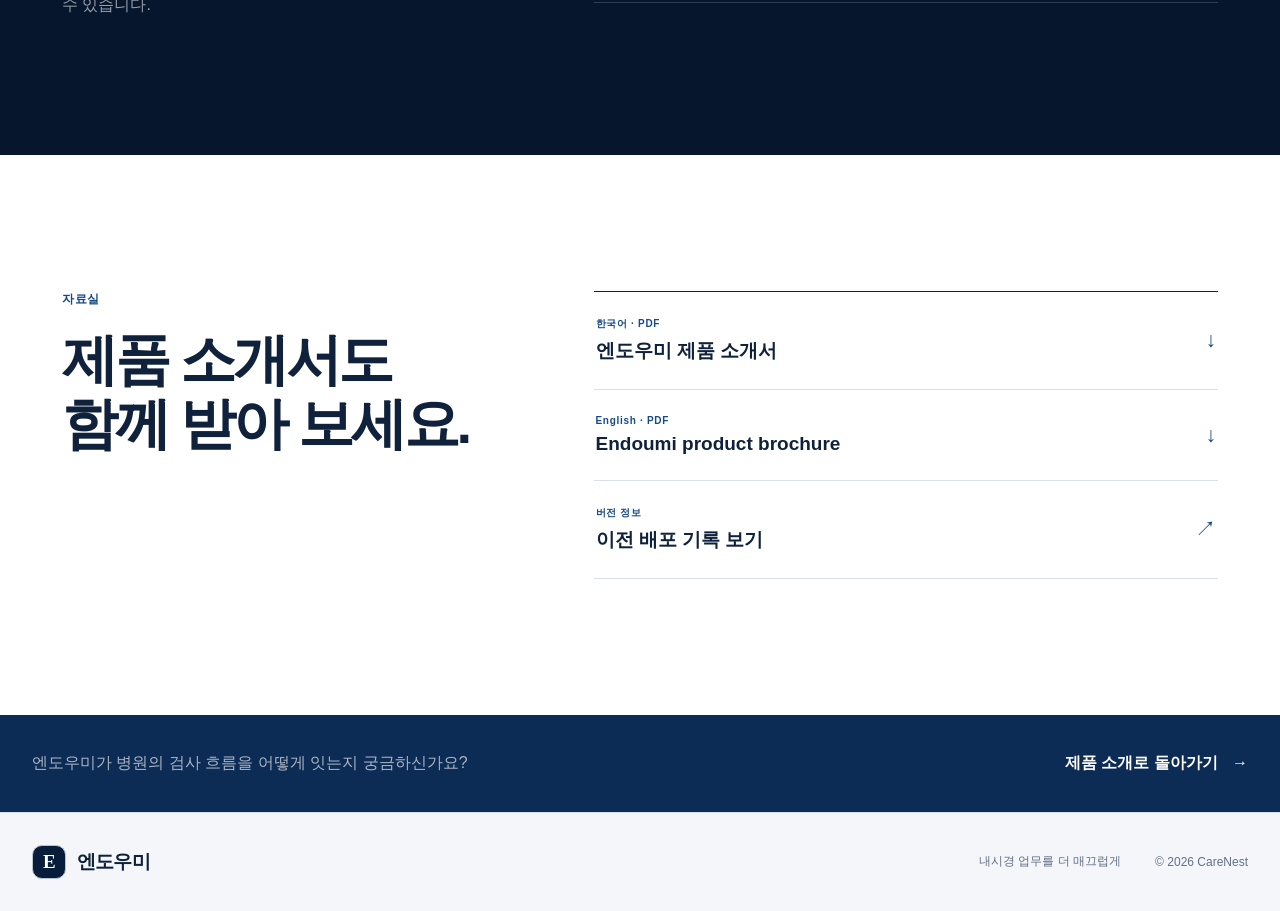
==== commit 503aeed6: "feat: add Supabase email signup to GitHub Pages" ====
--- a/site/download.html
+++ b/site/download.html
@@ -16,7 +16,7 @@
       <button class="menu-toggle" type="button" aria-expanded="false" aria-controls="primary-nav"><span class="sr-only">메뉴 열기</span><span aria-hidden="true"></span><span aria-hidden="true"></span></button>
       <nav id="primary-nav" aria-label="주요 메뉴">
         <a href="index.html#overview">제품 소개</a><a href="index.html#workflow">업무 흐름</a><a href="index.html#roles">역할별 기능</a><a href="index.html#operation">운영 방식</a><a class="nav-download active" href="download.html" aria-current="page">다운로드</a>
-      </nav>
+      <a href="signup.html">회원가입</a></nav>
     </header>
 
     <main>
